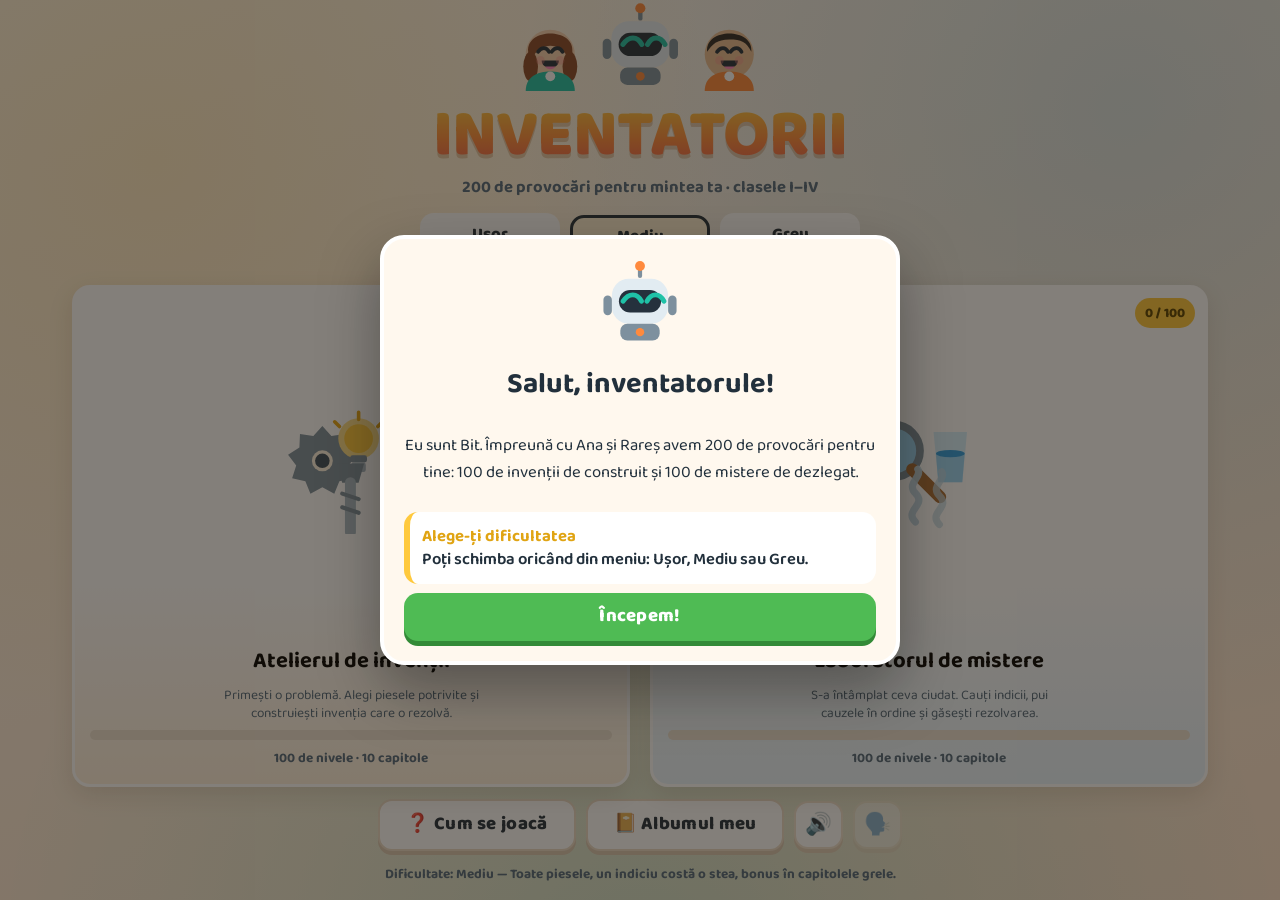
==== index.html @ fc7a82d4 "initial commit" ====
<!DOCTYPE html>
<html lang="ro">
<head>
<meta charset="utf-8">
<meta name="viewport" content="width=device-width, initial-scale=1, viewport-fit=cover">
<meta name="theme-color" content="#fff8ee">
<title>Inventatorii — atelierul de idei</title>
<link rel="preconnect" href="https://fonts.googleapis.com">
<link rel="preconnect" href="https://fonts.gstatic.com" crossorigin>
<link href="https://fonts.googleapis.com/css2?family=Baloo+2:wght@500;600;700;800&display=swap" rel="stylesheet">
<link rel="stylesheet" href="css/style.css">
<link rel="icon" href="data:image/svg+xml,<svg xmlns='http://www.w3.org/2000/svg' viewBox='0 0 64 64'><text y='52' font-size='54'>%F0%9F%92%A1</text></svg>">
</head>
<body>

<!-- pânza pentru confetti / scântei -->
<canvas id="fxcanvas"></canvas>

<!-- ============ MENIU ============ -->
<section class="screen active" id="s-menu">
  <div class="wrap">
    <div class="menu-hero">
      <div class="heroes" id="menuHeroes"></div>
      <h1 class="logo">INVENTATORII</h1>
      <p class="logo-sub">200 de provocări pentru mintea ta · clasele I–IV</p>
    </div>

    <div class="diff-row" id="diffRow">
      <button class="diff" data-d="usor">Ușor<small>multe indicii</small></button>
      <button class="diff" data-d="mediu">Mediu<small>ca la carte</small></button>
      <button class="diff" data-d="greu">Greu<small>fără ajutor</small></button>
    </div>

    <div class="mode-grid">
      <button class="mode-card build" id="cardBuild">
        <span class="badge" id="badgeBuild">0 / 100</span>
        <div class="mode-art" id="artBuild"></div>
        <h2>Atelierul de invenții</h2>
        <p>Primești o problemă. Alegi piesele potrivite și construiești invenția care o rezolvă.</p>
        <div class="progbar"><i id="pbBuild" style="width:0%"></i></div>
        <div class="prog-text" id="ptBuild">100 de nivele · 10 capitole</div>
      </button>

      <button class="mode-card fix" id="cardFix">
        <span class="badge" id="badgeFix">0 / 100</span>
        <div class="mode-art" id="artFix"></div>
        <h2>Laboratorul de mistere</h2>
        <p>S-a întâmplat ceva ciudat. Cauți indicii, pui cauzele în ordine și găsești rezolvarea.</p>
        <div class="progbar"><i id="pbFix" style="width:0%"></i></div>
        <div class="prog-text" id="ptFix">100 de nivele · 10 capitole</div>
      </button>
    </div>

    <div class="menu-row">
      <button class="btn ghost" id="btnHelp">❓ Cum se joacă</button>
      <button class="btn ghost" id="btnAlbum">📔 Albumul meu</button>
      <button class="icon-btn" id="btnSound" title="Sunet">🔊</button>
      <button class="icon-btn" id="btnVoice" title="Citește textul cu voce tare">🗣️</button>
    </div>
    <p class="tiny center mt" id="menuFoot"></p>
  </div>
</section>

<!-- ============ HARTA NIVELELOR ============ -->
<section class="screen" id="s-map">
  <div class="topbar">
    <button class="icon-btn" data-nav="menu">←</button>
    <h2 id="mapTitle">Atelierul de invenții<span class="sub" id="mapSub"></span></h2>
    <div class="pill"><span class="st">★</span><span id="mapStars">0</span></div>
  </div>
  <div class="wrap"><div class="chapters" id="chapters"></div></div>
</section>

<!-- ============ ECRANUL DE JOC ============ -->
<section class="screen" id="s-play">
  <div class="topbar">
    <button class="icon-btn" id="btnBack">←</button>
    <h2 id="playTitle">—<span class="sub" id="playSub"></span></h2>
    <button class="icon-btn" id="btnSay" title="Citește">🗣️</button>
    <button class="icon-btn" id="btnHint" title="Indiciu">💡</button>
  </div>
  <div class="wrap">
    <div class="play">
      <div class="stage" id="stage"></div>
      <div class="panel" id="panel"></div>
    </div>
  </div>
</section>

<!-- ============ ALBUM ============ -->
<section class="screen" id="s-album">
  <div class="topbar">
    <button class="icon-btn" data-nav="menu">←</button>
    <h2>Albumul meu<span class="sub">invenții construite și insigne</span></h2>
    <div class="pill"><span class="st">★</span><span id="albStars">0</span></div>
  </div>
  <div class="wrap" id="albumBody"></div>
</section>

<!-- ============ FERESTRE ============ -->
<div class="modal-bg" id="modalBg"><div class="modal" id="modal"></div></div>

<script src="js/art.js"></script>
<script src="js/fx.js"></script>
<script src="js/levels-build.js"></script>
<script src="js/levels-fix.js"></script>
<script src="js/game.js"></script>
</body>
</html>
---- css/style.css ----
/* ============================================================
   INVENTATORII — style.css
   Temă: atelier cald, forme rotunjite, contrast bun,
   ținte mari de click pentru copii de 7–10 ani.

   Regula de aur a acestui fișier: TOTUL ÎNCAPE ÎN ECRAN.
   Nicio pagină nu se derulează. Înălțimile și mărimile de text
   sunt legate de înălțimea ferestrei (unități vh), iar zonele
   care pot crește sunt puse în flex cu min-height:0, ca să se
   strângă în loc să împingă conținutul afară.
   ============================================================ */

:root {
  --ink: #22303c;
  --ink-soft: #52697c;
  --paper: #fff8ee;
  --paper2: #ffefdb;
  --card: #ffffff;
  --wood: #cd9155;
  --wood-d: #a86c35;
  --blue: #2f9ee0;
  --blue-d: #1a6cb0;
  --teal: #14b89e;
  --teal-d: #0e8d78;
  --green: #4fbb54;
  --green-d: #338a37;
  --yellow: #ffc93c;
  --yellow-d: #e0a413;
  --orange: #ff8a3d;
  --orange-d: #e2661c;
  --red: #ef5b52;
  --red-d: #c93b33;
  --purple: #9b6dff;
  --purple-d: #6f45cc;
  --pink: #ff85bd;
  --shadow-soft: 0 8px 24px rgba(60, 40, 20, .13);
  --font: "Baloo 2", "Comic Sans MS", "Trebuchet MS", "Segoe UI", system-ui, sans-serif;

  /* ritmul vertical — se micșorează singur pe ecrane joase */
  --pad: clamp(8px, 1.7vh, 20px);
  --gap: clamp(6px, 1.3vh, 15px);
  --r: clamp(12px, 2vh, 22px);
  --fs: clamp(13px, 1.85vh, 17px);
  --fs-lg: clamp(14px, 2.1vh, 18.5px);
  --fs-sm: clamp(11px, 1.5vh, 13.5px);
  --h2: clamp(16px, 2.5vh, 22px);
  --h3: clamp(14px, 2.2vh, 20px);
}

* { box-sizing: border-box; -webkit-tap-highlight-color: transparent; }

html, body {
  margin: 0; padding: 0;
  height: 100%; height: 100dvh;
  font-family: var(--font); font-size: var(--fs);
  color: var(--ink); background: var(--paper);
  overflow: hidden; overscroll-behavior: none;
}

body {
  background-image:
    radial-gradient(circle at 12% 18%, rgba(255, 201, 60, .20), transparent 42%),
    radial-gradient(circle at 88% 12%, rgba(47, 158, 224, .18), transparent 45%),
    radial-gradient(circle at 50% 108%, rgba(20, 184, 158, .20), transparent 55%),
    linear-gradient(160deg, #fff8ee 0%, #ffeedb 60%, #ffe6cf 100%);
}

#fxcanvas { position: fixed; inset: 0; pointer-events: none; z-index: 900; }

button { font-family: inherit; cursor: pointer; border: none; }
button:disabled { cursor: default; opacity: .5; }

/* ---------------- Butoane ---------------- */
.btn {
  background: var(--blue); color: #fff; font-weight: 800; font-size: var(--fs-lg);
  padding: clamp(8px, 1.5vh, 14px) clamp(14px, 2.4vw, 26px);
  border-radius: 14px; box-shadow: 0 5px 0 var(--blue-d);
  transition: transform .09s, box-shadow .09s, filter .15s; letter-spacing: .3px; line-height: 1.15;
}
.btn:hover { filter: brightness(1.06); }
.btn:active { transform: translateY(4px); box-shadow: 0 1px 0 var(--blue-d); }
.btn.green { background: var(--green); box-shadow: 0 5px 0 var(--green-d); }
.btn.green:active { box-shadow: 0 1px 0 var(--green-d); }
.btn.orange { background: var(--orange); box-shadow: 0 5px 0 var(--orange-d); }
.btn.yellow { background: var(--yellow); color: #5a4200; box-shadow: 0 5px 0 var(--yellow-d); }
.btn.purple { background: var(--purple); box-shadow: 0 5px 0 var(--purple-d); }
.btn.red { background: var(--red); box-shadow: 0 5px 0 var(--red-d); }
.btn.ghost { background: #fff; color: var(--ink); box-shadow: 0 4px 0 #d9c7b2; border: 2px solid #eadbc8; }
.btn.ghost:active { box-shadow: 0 1px 0 #d9c7b2; }

.icon-btn {
  width: clamp(36px, 5.4vh, 50px); height: clamp(36px, 5.4vh, 50px); flex: none;
  border-radius: 14px; background: #fff; color: var(--ink);
  font-size: clamp(16px, 2.4vh, 22px); display: grid; place-items: center;
  box-shadow: 0 4px 0 #e0cfb9; border: 2px solid #f0e2d0; transition: transform .09s, box-shadow .09s;
}
.icon-btn:active { transform: translateY(3px); box-shadow: 0 1px 0 #e0cfb9; }
.icon-btn.off { opacity: .45; }

/* ---------------- Schelet: ecran → bară → conținut ---------------- */
.screen { position: absolute; inset: 0; display: none; }
.screen.active { display: flex; flex-direction: column; animation: fadeIn .3s ease both; }
@keyframes fadeIn { from { opacity: 0; transform: translateY(10px); } to { opacity: 1; transform: none; } }

.wrap {
  flex: 1; min-height: 0; width: 100%; max-width: 1180px; margin: 0 auto;
  padding: var(--pad) clamp(10px, 2vw, 22px);
  display: flex; flex-direction: column; gap: var(--gap);
  overflow: hidden; transform-origin: top center;
}

/* ---------------- MENIU ---------------- */
.menu-hero { text-align: center; flex: none; }
.heroes {
  display: flex; justify-content: center; align-items: flex-end;
  gap: 4px; height: clamp(46px, 9vh, 104px);
}
.heroes .ch { height: 100%; width: auto; }
.heroes .ch:nth-child(2) { height: 118%; }
.heroes .ch:nth-child(1) { animation: bob 3.1s ease-in-out infinite; }
.heroes .ch:nth-child(2) { animation: bob 2.6s ease-in-out .3s infinite; }
.heroes .ch:nth-child(3) { animation: bob 3.4s ease-in-out .6s infinite; }
@keyframes bob { 0%, 100% { transform: translateY(0) rotate(-1deg); } 50% { transform: translateY(-8px) rotate(1.5deg); } }

.logo {
  font-size: clamp(30px, 7.4vh, 74px); font-weight: 900; line-height: 1;
  letter-spacing: -1px; margin: clamp(2px, .8vh, 8px) 0 0;
  background: linear-gradient(180deg, #ffca3f 0%, #ff8a3d 55%, #ef5b52 100%);
  -webkit-background-clip: text; background-clip: text; color: transparent;
  filter: drop-shadow(0 4px 0 rgba(160, 90, 30, .28));
}
.logo-sub { font-size: var(--fs); color: var(--ink-soft); font-weight: 700; margin: 4px 0 0; }

.diff-row { display: flex; gap: 10px; justify-content: center; flex-wrap: wrap; flex: none; }
.diff {
  border-radius: 14px; padding: clamp(5px, 1vh, 11px) clamp(12px, 2vw, 22px);
  font-weight: 800; font-size: var(--fs); background: #fff; color: var(--ink);
  box-shadow: 0 4px 0 #e0cfb9; border: 3px solid transparent; min-width: clamp(96px, 14vw, 140px);
  display: flex; flex-direction: column; align-items: center; line-height: 1.2;
}
.diff small { font-weight: 700; font-size: var(--fs-sm); color: var(--ink-soft); }
.diff.sel { border-color: var(--ink); transform: translateY(2px); }
.diff[data-d="usor"].sel { background: #e6f8e4; }
.diff[data-d="mediu"].sel { background: #fff2d6; }
.diff[data-d="greu"].sel { background: #ffe2de; }

.mode-grid {
  flex: 1; min-height: 0; display: grid; gap: clamp(10px, 1.8vw, 20px);
  grid-template-columns: 1fr 1fr;
}
.mode-card {
  background: var(--card); border-radius: var(--r); padding: var(--pad);
  box-shadow: var(--shadow-soft); border: 3px solid #fff; overflow: hidden;
  transition: transform .16s, box-shadow .16s; text-align: center; position: relative;
  display: flex; flex-direction: column; align-items: center; justify-content: center;
  gap: clamp(2px, .8vh, 8px); min-height: 0;
}
.mode-card:hover { transform: translateY(-5px); box-shadow: 0 16px 34px rgba(60, 40, 20, .2); }
.mode-card .badge {
  position: absolute; top: 10px; right: 10px; background: var(--yellow); color: #5a4200;
  font-weight: 800; font-size: var(--fs-sm); padding: 4px 10px; border-radius: 999px;
}
.mode-card h2 { margin: 0; font-size: var(--h2); }
.mode-card p { margin: 0; color: var(--ink-soft); font-size: var(--fs-sm); line-height: 1.35; max-width: 34ch; }
.mode-art { flex: 1; min-height: 0; display: grid; place-items: center; width: 100%; }
.mode-art svg { height: 100%; max-height: clamp(60px, 16vh, 130px); width: auto; }
.mode-card.build { background: linear-gradient(180deg, #fff 60%, #fff2e0 100%); }
.mode-card.fix { background: linear-gradient(180deg, #fff 60%, #e9f6ff 100%); }
.progbar { height: 10px; width: 100%; border-radius: 99px; background: #eee3d4; overflow: hidden; }
.progbar > i { display: block; height: 100%; background: linear-gradient(90deg, var(--teal), var(--green)); border-radius: 99px; transition: width .5s; }
.prog-text { font-size: var(--fs-sm); color: var(--ink-soft); font-weight: 700; margin: 0; }

.menu-row { display: flex; gap: 10px; justify-content: center; flex-wrap: wrap; flex: none; align-items: center; }

/* ---------------- Bara de sus ---------------- */
.topbar {
  flex: none; z-index: 30; display: flex; align-items: center; gap: 10px;
  padding: clamp(6px, 1.2vh, 12px) clamp(10px, 2vw, 18px);
  background: rgba(255, 248, 238, .93); border-bottom: 2px solid #f0dfc9;
}
.topbar h2 { margin: 0; font-size: var(--h3); flex: 1; min-width: 0; line-height: 1.15; }
.topbar .sub {
  font-size: var(--fs-sm); color: var(--ink-soft); font-weight: 700; display: block;
  white-space: nowrap; overflow: hidden; text-overflow: ellipsis;
}
.pill {
  background: #fff; border-radius: 999px; padding: 6px 14px; font-weight: 800; font-size: var(--fs);
  box-shadow: 0 3px 0 #e6d5bf; display: flex; align-items: center; gap: 6px; flex: none;
}
.pill .st { color: var(--yellow-d); }

/* ---------------- Harta: un capitol pe ecran ---------------- */
.chapbar {
  flex: none; display: flex; align-items: center; gap: clamp(8px, 1.6vw, 16px);
  background: rgba(255, 255, 255, .78); border-radius: var(--r);
  padding: clamp(6px, 1.2vh, 12px) clamp(8px, 1.6vw, 16px); box-shadow: var(--shadow-soft);
}
.chapbar .arrow {
  width: clamp(34px, 5vh, 46px); height: clamp(34px, 5vh, 46px); flex: none; border-radius: 14px;
  background: var(--teal); color: #fff; font-size: clamp(16px, 2.4vh, 22px); font-weight: 900;
  display: grid; place-items: center; box-shadow: 0 4px 0 var(--teal-d);
}
.chapbar .arrow:active { transform: translateY(3px); box-shadow: 0 1px 0 var(--teal-d); }
.chapbar .arrow:disabled { background: #e2d6c5; box-shadow: 0 4px 0 #cdbda6; color: #fffdf8; }
.chapbar .mid { flex: 1; min-width: 0; text-align: center; }
.chapbar .cnum {
  font-size: var(--fs-sm); font-weight: 900; letter-spacing: .8px; text-transform: uppercase;
  color: var(--teal-d);
}
.chapbar h3 {
  margin: 0; font-size: var(--h3); line-height: 1.15;
  white-space: nowrap; overflow: hidden; text-overflow: ellipsis;
}
.chapbar .cdesc {
  margin: 0; font-size: var(--fs-sm); color: var(--ink-soft); font-weight: 700;
  white-space: nowrap; overflow: hidden; text-overflow: ellipsis;
}
.dots { display: flex; gap: 5px; justify-content: center; flex: none; }
.dots i {
  width: 9px; height: 9px; border-radius: 99px; background: #e0d0ba; display: block;
  cursor: pointer; transition: transform .15s;
}
.dots i.on { background: var(--teal); transform: scale(1.35); }
.dots i.full { background: var(--yellow); }

.lvl-grid {
  flex: 1; min-height: 0; display: grid; gap: clamp(6px, 1.2vh, 14px);
  grid-template-columns: repeat(5, 1fr); grid-auto-rows: 1fr;
}
.lvl {
  background: #fff; border-radius: 16px; padding: clamp(4px, .9vh, 10px) 6px;
  text-align: center; box-shadow: 0 5px 0 #e6d5bf; border: 3px solid #fff;
  display: flex; flex-direction: column; align-items: center; justify-content: center;
  gap: 2px; min-height: 0; overflow: hidden; transition: transform .12s, box-shadow .12s;
}
.lvl:hover { transform: translateY(-3px); }
.lvl:active { transform: translateY(2px); box-shadow: 0 2px 0 #e6d5bf; }
.lvl .n { font-weight: 900; font-size: var(--fs-sm); color: var(--ink-soft); flex: none; }
.lvl .ico { flex: 1; min-height: 0; display: grid; place-items: center; width: 100%; }
.lvl .ico svg { height: 100%; max-height: clamp(26px, 6vh, 48px); width: auto; }
.lvl .t {
  font-size: var(--fs-sm); font-weight: 700; line-height: 1.15; flex: none;
  display: -webkit-box; -webkit-line-clamp: 2; -webkit-box-orient: vertical; overflow: hidden;
}
.lvl .stars { font-size: clamp(10px, 1.4vh, 13px); letter-spacing: 1px; color: #dcd0c0; flex: none; }
.lvl .stars b { color: var(--yellow-d); font-weight: 900; }
.lvl.done { border-color: var(--green); background: linear-gradient(180deg, #fff 65%, #eafbe8 100%); }
.lvl.perfect { border-color: var(--yellow); background: linear-gradient(180deg, #fff 60%, #fff5d9 100%); }
.lvl.lock { background: #f5efe6; box-shadow: 0 4px 0 #e2d6c4; opacity: .8; }
.lvl.lock .ico { font-size: clamp(20px, 4vh, 30px); filter: grayscale(1); opacity: .5; }
.lvl.lock .t { color: var(--ink-soft); }
.lvl.lock:hover { transform: none; }

@media (max-width: 780px) { .lvl-grid { grid-template-columns: repeat(4, 1fr); } }
@media (max-width: 520px) { .lvl-grid { grid-template-columns: repeat(3, 1fr); } .lvl .t { -webkit-line-clamp: 2; } }

/* ---------------- Ecranul de joc ---------------- */
.play {
  flex: 1; min-height: min-content; display: grid; gap: clamp(8px, 1.6vw, 18px);
  grid-template-columns: minmax(0, 1fr) clamp(300px, 34vw, 400px);
}
.stage {
  background: #fff; border-radius: var(--r); overflow: hidden; box-shadow: var(--shadow-soft);
  border: 3px solid #fff; display: flex; flex-direction: column; min-height: min-content;
}
.scene-svg { display: block; flex: 1; min-height: 0; width: 100%; height: 100%; }
.stage .prop { transform-box: fill-box; transform-origin: center; }
.stage.anim .prop0 { animation: propPop 1.2s ease-in-out infinite alternate; }
.stage.anim .prop1 { animation: propPop 1.5s ease-in-out .2s infinite alternate; }
@keyframes propPop { from { transform: translateY(0) } to { transform: translateY(-6px) } }

.speech {
  flex: none; display: flex; gap: 10px; align-items: flex-start;
  padding: clamp(8px, 1.4vh, 14px); background: linear-gradient(180deg, #fffdf8, #fff4e4);
  border-top: 3px dashed #f0dcc0;
}
.speech .ch { width: clamp(42px, 8vh, 74px); height: auto; flex: none; animation: bob 3s ease-in-out infinite; }
.bubble {
  background: #fff; border-radius: 16px; padding: clamp(8px, 1.3vh, 14px);
  font-size: var(--fs-lg); line-height: 1.4; box-shadow: 0 4px 0 #ecdcc6;
  position: relative; flex: 1; min-width: 0; font-weight: 600;
}
.bubble:before {
  content: ''; position: absolute; left: -8px; top: 18px; width: 16px; height: 16px;
  background: #fff; transform: rotate(45deg); border-radius: 3px;
}
.bubble .who {
  font-size: var(--fs-sm); color: var(--teal-d); font-weight: 900;
  text-transform: uppercase; letter-spacing: .6px; display: block;
}

.panel {
  background: #fff; border-radius: var(--r); padding: var(--pad);
  box-shadow: var(--shadow-soft); border: 3px solid #fff; overflow: hidden;
  display: flex; flex-direction: column; gap: clamp(5px, 1vh, 12px); min-height: min-content;
}
.panel h3 { margin: 0; font-size: var(--h3); flex: none; }
.panel .q { font-size: var(--fs-lg); font-weight: 700; line-height: 1.35; margin: 0; flex: none; }

/* pași */
.steps { display: flex; gap: 6px; flex: none; }
.step { flex: 1; height: 8px; border-radius: 99px; background: #ece0cf; position: relative; overflow: hidden; }
.step.on { background: linear-gradient(90deg, var(--teal), var(--green)); }
.step.cur:after {
  content: ''; position: absolute; inset: 0;
  background: linear-gradient(90deg, var(--yellow), var(--orange));
  animation: pulseBar 1.4s ease-in-out infinite;
}
@keyframes pulseBar { 0%, 100% { opacity: .45 } 50% { opacity: 1 } }
.step-label {
  font-size: var(--fs-sm); font-weight: 900; color: var(--teal-d);
  text-transform: uppercase; letter-spacing: .7px; flex: none;
}

/* opțiuni cu 3 variante */
.opts { display: flex; flex-direction: column; gap: clamp(5px, 1vh, 10px); flex: 1; min-height: 0; justify-content: center; }
.opt {
  display: flex; align-items: center; gap: 10px; text-align: left; width: 100%;
  background: #fff; border: 3px solid #efe2cf; border-radius: 14px;
  padding: clamp(7px, 1.2vh, 13px) clamp(9px, 1.4vw, 14px);
  font-size: var(--fs); font-weight: 700; line-height: 1.3; color: var(--ink);
  box-shadow: 0 4px 0 #eadcc7; transition: transform .1s, box-shadow .1s, background .2s;
}
.opt:hover:not(.locked) { border-color: var(--blue); transform: translateX(3px); }
.opt:active:not(.locked) { transform: translateY(3px); box-shadow: 0 1px 0 #eadcc7; }
.opt .k {
  width: clamp(24px, 3.6vh, 34px); height: clamp(24px, 3.6vh, 34px); border-radius: 10px;
  background: #f3ece2; color: var(--ink-soft); display: grid; place-items: center;
  font-weight: 900; flex: none; font-size: var(--fs);
}
.opt.ok { background: #e7fbe6; border-color: var(--green); box-shadow: 0 4px 0 var(--green-d); }
.opt.ok .k { background: var(--green); color: #fff; }
.opt.no { background: #ffeceb; border-color: var(--red); box-shadow: 0 4px 0 var(--red-d); }
.opt.no .k { background: var(--red); color: #fff; }
.opt.locked { cursor: default; }

/* indiciile din laborator */
.clues { display: grid; grid-template-columns: 1fr 1fr; gap: clamp(5px, 1vh, 10px); flex: 1; min-height: 0; align-content: center; }
.clue {
  background: #fffdf7; border: 3px dashed #e6d6bd; border-radius: 14px;
  padding: clamp(6px, 1vh, 11px) clamp(7px, 1vw, 12px); cursor: pointer;
  font-size: var(--fs); font-weight: 700; text-align: left; line-height: 1.25;
  display: flex; align-items: center; gap: 8px; min-height: 0;
}
.clue .mag { flex: none; display: grid; place-items: center; }
.clue .mag svg { width: clamp(20px, 3.4vh, 30px); height: clamp(20px, 3.4vh, 30px); display: block; }
.clue:hover:not(.used) { border-color: var(--blue); background: #f4fbff; }
.clue.sel { background: #eaf6ff; border: 3px solid var(--blue); box-shadow: 0 4px 0 var(--blue-d); }
.clue.good { background: #e7fbe6; border: 3px solid var(--green); }
.clue.bad { background: #f3f0ec; border: 3px solid #d8ccbb; opacity: .6; }
.clue.used { cursor: default; }
.clue-count { font-size: var(--fs-sm); font-weight: 800; color: var(--ink-soft); flex: none; }
@media (max-width: 560px) { .clues { grid-template-columns: 1fr; } }

/* atelier — locașuri și tavă */
.slots { display: flex; gap: clamp(5px, 1vw, 10px); justify-content: center; flex: none; }
.slot {
  flex: 1; max-width: 120px; background: #fffaf1; border: 3px dashed #e0cfb4; border-radius: 16px;
  padding: clamp(4px, .8vh, 8px) 4px; text-align: center;
  display: flex; flex-direction: column; align-items: center; gap: 2px;
  transition: background .2s, border-color .2s;
}
.slot .box { height: clamp(34px, 6.4vh, 60px); display: grid; place-items: center; width: 100%; }
.slot .box svg { height: 100%; width: auto; max-width: 100%; }
.slot .lab { font-size: var(--fs-sm); font-weight: 800; color: var(--ink-soft); line-height: 1.1; }
.slot.hot { border-color: var(--blue); background: #eaf7ff; }
.slot.filled { border-style: solid; border-color: var(--teal); background: #eafaf7; }
.slot.wrong { border-color: var(--red); background: #ffecea; }
.slot .ph { font-size: clamp(18px, 3vh, 26px); color: #d6c6ae; }

.tray {
  display: grid; grid-template-columns: repeat(3, 1fr); gap: clamp(5px, 1vh, 10px);
  flex: 1; min-height: 0; align-content: center;
}
.part {
  background: #fff; border: 3px solid #efe2cf; border-radius: 14px; padding: clamp(3px, .7vh, 7px) 3px;
  text-align: center; box-shadow: 0 4px 0 #eadcc7; transition: transform .12s, box-shadow .12s;
  touch-action: none; display: flex; flex-direction: column; align-items: center; gap: 1px;
  min-height: 0; overflow: hidden;
}
.part:hover { transform: translateY(-3px); border-color: var(--blue); }
.part:active { transform: translateY(2px); box-shadow: 0 1px 0 #eadcc7; }
.part.used { opacity: .3; pointer-events: none; }
.part .ic { flex: 1; min-height: 0; display: grid; place-items: center; width: 100%; }
.part .ic svg { height: 100%; max-height: clamp(28px, 5.6vh, 50px); width: auto; }
.part .lab { font-size: var(--fs-sm); font-weight: 800; line-height: 1.1; flex: none; }
.part.dragging { opacity: .4; }
.drag-ghost {
  position: fixed; z-index: 950; pointer-events: none; width: 70px; height: 70px;
  filter: drop-shadow(0 8px 10px rgba(0, 0, 0, .3)); transform: translate(-50%, -50%) scale(1.1);
}

/* feedback */
.fb {
  border-radius: 14px; padding: clamp(7px, 1.2vh, 13px) clamp(9px, 1.4vw, 14px);
  font-size: var(--fs); font-weight: 700; line-height: 1.35; display: none; flex: none;
  animation: fadeIn .3s both;
}
.fb.show { display: block; }
.fb.ok { background: #e7fbe6; border: 3px solid var(--green); }
.fb.no { background: #fff2ec; border: 3px solid var(--orange); }
.fb b { display: block; }

.actions { display: flex; gap: 10px; flex: none; }
.actions .btn { flex: 1; }

.shake { animation: shake .42s; }
@keyframes shake {
  10%, 90% { transform: translateX(-3px) } 20%, 80% { transform: translateX(5px) }
  30%, 50%, 70% { transform: translateX(-8px) } 40%, 60% { transform: translateX(8px) }
}

/* brevetul invenției */
.invention {
  background: linear-gradient(180deg, #f4fbff 0%, #eaf5ff 100%);
  border: 3px dashed var(--blue); border-radius: 16px; padding: clamp(6px, 1.2vh, 14px) 10px;
  text-align: center; position: relative; flex: none;
}
.inv-plate { display: flex; align-items: center; justify-content: center; gap: 4px; }
.inv-ic {
  background: #fff; border-radius: 12px; padding: 5px; box-shadow: 0 3px 0 #cfe3f2;
  display: grid; place-items: center; animation: pop .45s cubic-bezier(.2, 1.5, .5, 1) both;
}
.inv-ic:nth-child(3) { animation-delay: .12s; }
.inv-ic:nth-child(5) { animation-delay: .24s; }
.inv-ic svg { width: clamp(28px, 5.4vh, 46px); height: clamp(28px, 5.4vh, 46px); display: block; }
.inv-plus { font-size: var(--h3); font-weight: 900; color: var(--blue-d); }
.inv-name { font-size: var(--h2); font-weight: 900; margin-top: 6px; }
.inv-sub {
  font-size: var(--fs-sm); font-weight: 800; letter-spacing: .7px; text-transform: uppercase;
  color: var(--blue-d); opacity: .75;
}

.roles { list-style: none; margin: 0; padding: 0; display: flex; flex-direction: column; gap: clamp(4px, .8vh, 8px); flex: 1; min-height: 0; justify-content: center; }
.roles li {
  display: flex; align-items: center; gap: 8px; background: #fffaf1; border-radius: 12px;
  padding: clamp(4px, .8vh, 9px) 10px; font-size: var(--fs); font-weight: 600; line-height: 1.25;
}
.roles .ri { flex: none; display: grid; place-items: center; }
.roles .ri svg { width: clamp(22px, 3.6vh, 32px); height: clamp(22px, 3.6vh, 32px); }
.roles b { color: var(--teal-d); }

/* ---------------- Ferestre ---------------- */
.modal-bg {
  position: fixed; inset: 0; background: rgba(30, 22, 14, .55); z-index: 800;
  display: none; place-items: center; padding: 16px;
}
.modal-bg.show { display: grid; animation: fadeIn .25s both; }
.modal {
  background: var(--paper); border-radius: 24px; padding: clamp(12px, 2.2vh, 26px);
  max-width: 520px; width: 100%; max-height: 94dvh; text-align: center;
  box-shadow: 0 24px 60px rgba(0, 0, 0, .35); border: 4px solid #fff;
  animation: pop .4s cubic-bezier(.2, 1.4, .5, 1) both;
  display: flex; flex-direction: column; gap: clamp(5px, 1vh, 12px); overflow: hidden;
}
@keyframes pop { from { transform: scale(.7); opacity: 0 } to { transform: scale(1); opacity: 1 } }
.modal h2 { margin: 0; font-size: clamp(19px, 3.2vh, 30px); }
.modal .ch { width: clamp(52px, 10vh, 96px); height: auto; margin: 0 auto; flex: none; animation: bob 2.4s ease-in-out infinite; }
.modal .q { text-align: center; }
.modal .help-list { min-height: 0; overflow: auto; }
.big-stars { display: flex; justify-content: center; gap: 8px; flex: none; }
.big-stars span { font-size: clamp(30px, 6vh, 50px); color: #ded2c2; transform: scale(0); display: inline-block; line-height: 1; }
.big-stars span.on { color: var(--yellow); animation: starPop .5s cubic-bezier(.2, 1.6, .5, 1) forwards; }
.big-stars span.off { transform: scale(1); }
@keyframes starPop { 0% { transform: scale(0) rotate(-60deg) } 100% { transform: scale(1) rotate(0) } }
.fact {
  background: #fff; border-radius: 14px; padding: clamp(8px, 1.4vh, 14px);
  font-size: var(--fs); line-height: 1.4; text-align: left;
  border-left: 6px solid var(--yellow); font-weight: 600; flex: none;
}
.fact b { color: var(--yellow-d); }
.modal .actions { justify-content: center; }

/* ---------------- Album ---------------- */
.album-grid {
  flex: 1; min-height: 0; display: grid; gap: var(--gap);
  grid-template-columns: 1.35fr 1fr;
}
.album-grid .panel { overflow: hidden; }
.badges {
  display: grid; grid-template-columns: repeat(4, 1fr); gap: clamp(5px, 1vh, 10px);
  flex: 1; min-height: 0; grid-auto-rows: 1fr;
}
.badge-card {
  background: #f7f2ea; border-radius: 14px; padding: clamp(3px, .7vh, 8px) 4px; text-align: center;
  border: 3px solid transparent; opacity: .6; overflow: hidden;
  display: flex; flex-direction: column; align-items: center; justify-content: center; gap: 1px;
}
.badge-card.got {
  background: linear-gradient(180deg, #fff 55%, #fff5d9 100%); border-color: var(--yellow);
  opacity: 1; box-shadow: 0 4px 0 var(--yellow-d);
}
.badge-card .bic { font-size: clamp(16px, 3vh, 30px); line-height: 1.1; }
.badge-card b { font-size: var(--fs-sm); line-height: 1.1; }
.badge-card span { font-size: clamp(9px, 1.25vh, 12px); color: var(--ink-soft); font-weight: 700; line-height: 1.15; }
.inv-list { display: flex; flex-wrap: wrap; gap: 6px; align-content: flex-start; flex: 1; min-height: 0; overflow: hidden; }
.tag {
  background: #fff; border-radius: 999px; padding: 5px 11px; font-size: var(--fs-sm); font-weight: 800;
  box-shadow: 0 3px 0 #e6d5bf;
}
.badge-row { display: flex; gap: 8px; flex-wrap: wrap; justify-content: center; flex: none; }
@media (max-width: 820px) { .album-grid { grid-template-columns: 1fr; } .badges { grid-template-columns: repeat(6, 1fr); } }

/* ---------------- Diverse ---------------- */
.center { text-align: center; }
.hidden { display: none !important; }
.tiny { font-size: var(--fs-sm); color: var(--ink-soft); font-weight: 700; margin: 0; }
.help-list { text-align: left; font-size: var(--fs); line-height: 1.45; margin: 0; padding-left: 20px; }
.help-list li { margin-bottom: 6px; }

/* Pe ecrane late jocul stă pe două coloane. Sub 900px trece pe una singură:
   scena se strânge la un antet vizual, iar rândurile sunt dimensionate după
   conținut — așa, dacă totuși nu încape, funcția fit() din game.js sesizează
   și micșorează proporțional tot ecranul, în loc să apară derulare. */
@media (max-width: 900px) {
  .play {
    grid-template-columns: minmax(0, 1fr);
    grid-template-rows: auto auto; align-content: start;
    min-height: min-content;
  }
  .scene-svg { max-height: 20vh; }
  .speech { padding: clamp(6px, 1.2vh, 12px); }
  .speech .ch { width: clamp(38px, 6vh, 56px); }
  .bubble { font-size: var(--fs); }
  .clue { padding: clamp(5px, .9vh, 9px) 9px; }
  .clues { flex: none; }
  .tray { flex: none; }
  .opts { flex: none; }
  .roles { flex: none; }
}
@media (max-height: 560px) {
  .heroes { display: none; }
  .logo-sub { display: none; }
  .speech .ch { display: none; }
}

@media (prefers-reduced-motion: reduce) {
  * { animation-duration: .01ms !important; animation-iteration-count: 1 !important; transition-duration: .01ms !important; }
}

button:focus-visible, .clue:focus-visible, .lvl:focus-visible {
  outline: 4px solid var(--blue); outline-offset: 2px;
}

/* containerul hărții: bara de capitol + grila + punctele, pe toată înălțimea */
.chapters { flex: 1; min-height: 0; display: flex; flex-direction: column; gap: var(--gap); }
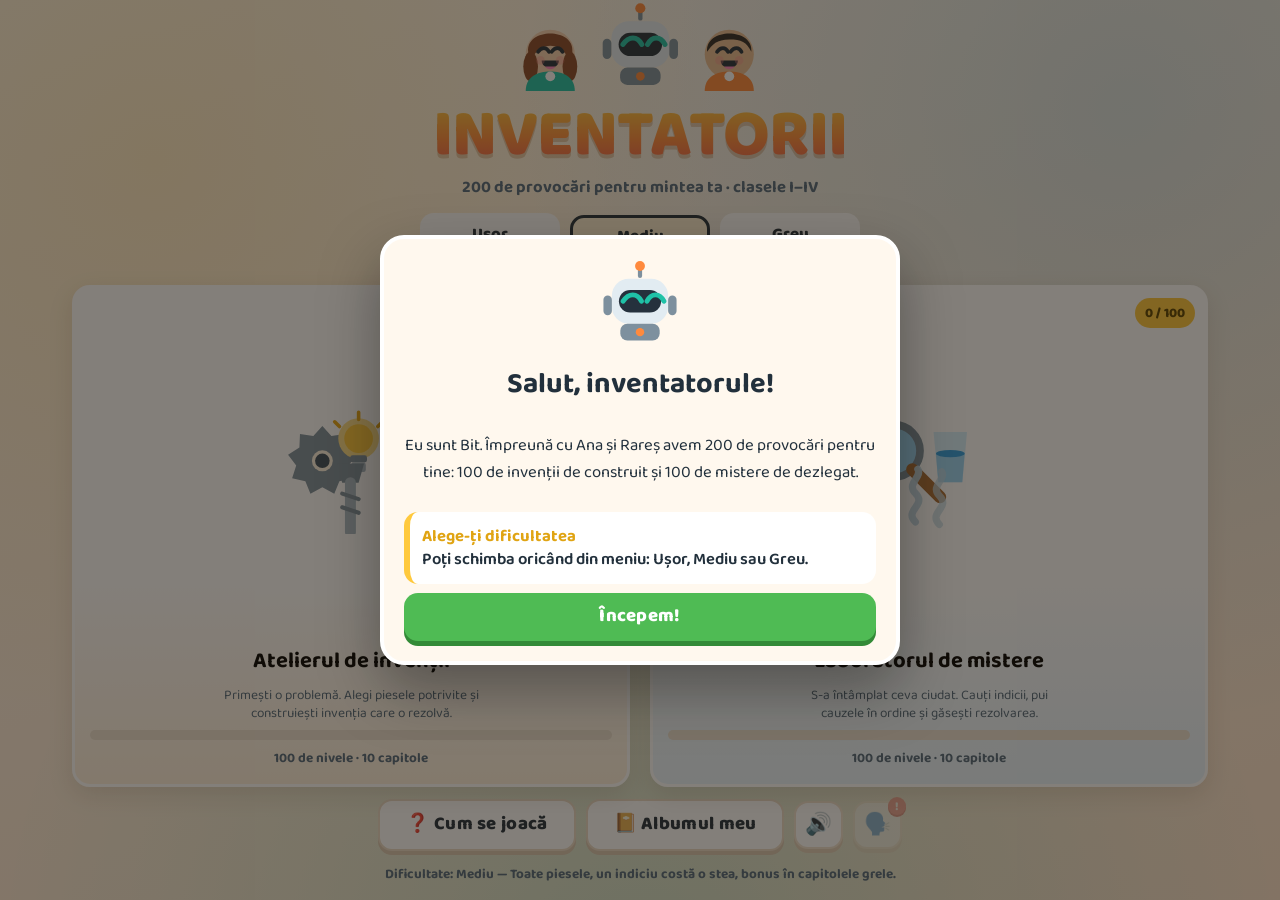
==== commit 9b70a948: "Naratorul citește doar cu voce românească, fluent Browserul citea textul românesc cu vocile englezeș" ====
--- a/index.html
+++ b/index.html
@@ -56,6 +56,7 @@
       <button class="btn ghost" id="btnAlbum">📔 Albumul meu</button>
       <button class="icon-btn" id="btnSound" title="Sunet">🔊</button>
       <button class="icon-btn" id="btnVoice" title="Citește textul cu voce tare">🗣️</button>
+      <select class="voice-sel hidden" id="voiceSel" title="Alege vocea naratorului"></select>
     </div>
     <p class="tiny center mt" id="menuFoot"></p>
   </div>
--- a/css/style.css
+++ b/css/style.css
@@ -544,3 +544,42 @@
 
 /* containerul hărții: bara de capitol + grila + punctele, pe toată înălțimea */
 .chapters { flex: 1; min-height: 0; display: flex; flex-direction: column; gap: var(--gap); }
+
+/* ---------------- Indiciul temporar (5 secunde) ---------------- */
+.hint-pop {
+  position: fixed; left: 50%; top: clamp(58px, 9.5vh, 84px); z-index: 700;
+  width: min(92vw, 560px); transform: translate(-50%, -14px);
+  background: #fffbe8; border: 3px solid var(--yellow); border-radius: 18px;
+  box-shadow: 0 16px 36px rgba(60, 40, 20, .28);
+  padding: clamp(8px, 1.4vh, 12px) clamp(10px, 1.6vw, 16px) clamp(12px, 1.8vh, 16px);
+  display: flex; gap: 12px; align-items: center;
+  font-weight: 700; font-size: var(--fs-lg); line-height: 1.35; color: var(--ink);
+  opacity: 0; pointer-events: none; visibility: hidden;
+  transition: opacity .18s ease, transform .22s cubic-bezier(.2, 1.4, .5, 1), visibility 0s .2s;
+}
+.hint-pop.show { opacity: 1; visibility: visible; transform: translate(-50%, 0); transition-delay: 0s; }
+.hint-pop .ch { width: clamp(42px, 7.5vh, 64px); height: auto; flex: none; animation: bob 2.2s ease-in-out infinite; }
+.hint-pop .txt { flex: 1; min-width: 0; }
+.hint-pop .who {
+  display: block; font-size: var(--fs-sm); color: var(--yellow-d); font-weight: 900;
+  text-transform: uppercase; letter-spacing: .6px; margin-bottom: 2px;
+}
+.hint-pop .bar {
+  position: absolute; left: 14px; right: 14px; bottom: 5px; height: 5px; border-radius: 99px;
+  background: var(--yellow); transform-origin: left center; transform: scaleX(0);
+}
+.hint-pop.show .bar { animation: hintBar 5s linear forwards; }
+@keyframes hintBar { from { transform: scaleX(1); } to { transform: scaleX(0); } }
+
+/* ---------------- Vocea naratorului ---------------- */
+.voice-sel {
+  font-family: inherit; font-weight: 800; font-size: var(--fs-sm); color: var(--ink);
+  background: #fff; border: 2px solid #f0e2d0; border-radius: 14px; padding: 0 10px;
+  height: clamp(36px, 5.4vh, 50px); box-shadow: 0 4px 0 #e0cfb9; cursor: pointer; max-width: 46vw;
+}
+.icon-btn.novoice { position: relative; }
+.icon-btn.novoice:after {
+  content: '!'; position: absolute; top: -6px; right: -6px; width: 18px; height: 18px;
+  border-radius: 50%; background: var(--red); color: #fff; font-size: 12px; font-weight: 900;
+  display: grid; place-items: center; box-shadow: 0 2px 0 var(--red-d);
+}
